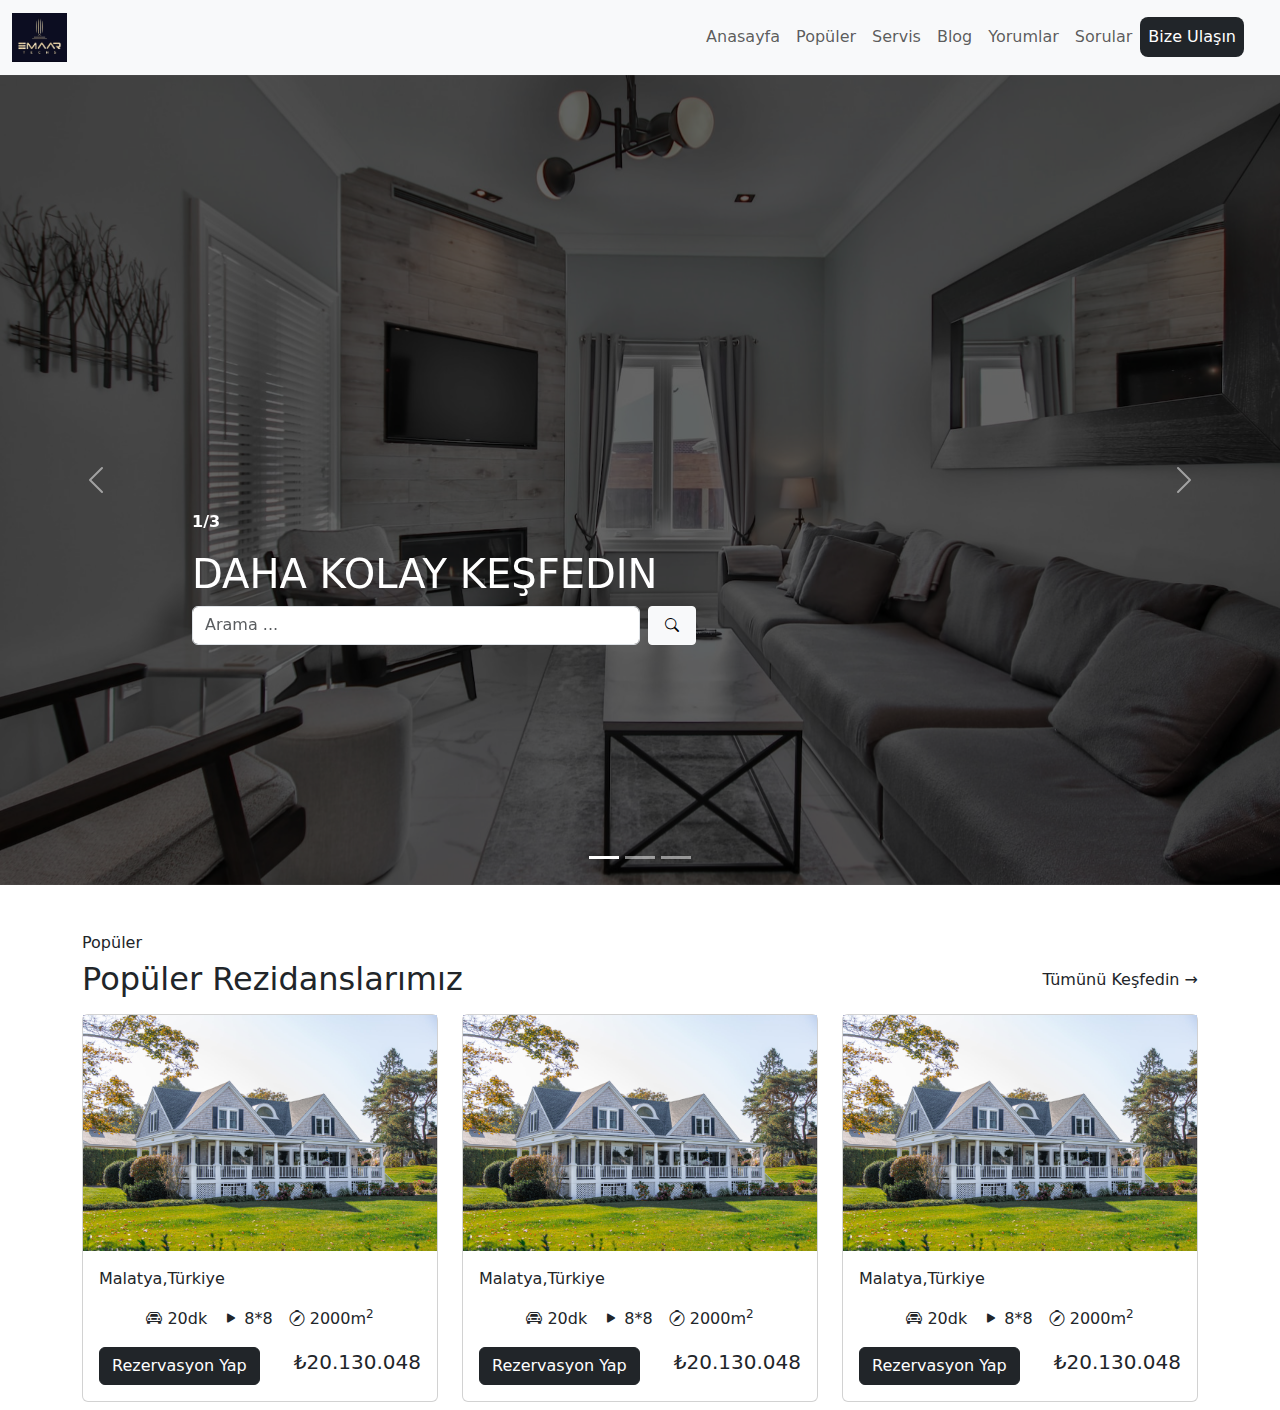
==== projeler/emaartech_building/index.html @ dbce8b47 "emaartech building başlangıç" ====
<!DOCTYPE html>
<html lang="en">
  <head>
    <meta charset="UTF-8" />
    <meta name="viewport" content="width=device-width, initial-scale=1.0" />
    <title>11 Ileri Çocuk-Bs-2</title>
    <!-- * Bs Css Link -->
    <link
      href="https://cdn.jsdelivr.net/npm/bootstrap@5.3.3/dist/css/bootstrap.min.css"
      rel="stylesheet"
      integrity="sha384-QWTKZyjpPEjISv5WaRU9OFeRpok6YctnYmDr5pNlyT2bRjXh0JMhjY6hW+ALEwIH"
      crossorigin="anonymous"
    />
    <!-- * Css Link -->
    <link rel="stylesheet" href="style.css" />
    <!-- * Bs Icons -->
    <link
      rel="stylesheet"
      href="https://cdn.jsdelivr.net/npm/bootstrap-icons@1.11.3/font/bootstrap-icons.min.css"
    />
  </head>
  <body>
    <!-- * Header -->
    <header>
      <nav class="navbar navbar-expand-lg bg-body-tertiary">
        <div class="container-fluid">
          <a class="navbar-brand" href="#">
            <img src="./images/emartech-logo.jpeg" width="55" alt="" />
          </a>
          <button
            class="navbar-toggler"
            type="button"
            data-bs-toggle="collapse"
            data-bs-target="#navbarNav"
            aria-controls="navbarNav"
            aria-expanded="false"
            aria-label="Toggle navigation"
          >
            <span class="navbar-toggler-icon"></span>
          </button>
          <div class="collapse navbar-collapse" id="navbarNav">
            <ul class="navbar-nav ms-auto text-center mx-4">
              <li class="nav-item">
                <a class="nav-link" href="#">Anasayfa</a>
              </li>
              <li class="nav-item">
                <a class="nav-link" href="#">Popüler</a>
              </li>
              <li class="nav-item">
                <a class="nav-link" href="#">Servis</a>
              </li>
              <li class="nav-item">
                <a class="nav-link" href="#">Blog</a>
              </li>
              <li class="nav-item">
                <a class="nav-link" href="#">Yorumlar</a>
              </li>
              <li class="nav-item">
                <a class="nav-link" href="#">Sorular</a>
              </li>
              <li class="nav-item">
                <a class="nav-link btn bg-dark text-white rounded-3" href="#"
                  >Bize Ulaşın</a
                >
              </li>
            </ul>
          </div>
        </div>
      </nav>
    </header>

    <!-- * Hero -->
    <div id="carouselExampleCaptions" class="carousel slide">
      <div class="carousel-indicators">
        <button
          type="button"
          data-bs-target="#carouselExampleCaptions"
          data-bs-slide-to="0"
          class="active"
          aria-current="true"
          aria-label="Slide 1"
        ></button>
        <button
          type="button"
          data-bs-target="#carouselExampleCaptions"
          data-bs-slide-to="1"
          aria-label="Slide 2"
        ></button>
        <button
          type="button"
          data-bs-target="#carouselExampleCaptions"
          data-bs-slide-to="2"
          aria-label="Slide 3"
        ></button>
      </div>
      <div class="carousel-inner">
        <div class="carousel-item active">
          <img
            src="./images/home6.jpg"
            class="d-block w-100-height object-fit-cover"
            alt="..."
          />
          <div class="carousel-caption carousel1">
            <p class="fw-bold">1/3</p>
            <h5>Daha Kolay Keşfedin</h5>
            <div class="d-flex">
              <input
                type="search"
                class="form-control w-50"
                placeholder="Arama ..."
              />
              <button class="btn btn-light btn-sm mx-2 px-3 py-2">
                <i class="bi bi-search"></i>
              </button>
            </div>
          </div>
        </div>
        <div class="carousel-item">
          <img
            src="./images/home7.jpg"
            class="d-block w-100-height object-fit-cover"
            alt="..."
          />
          <div class="carousel-caption carousel1">
            <p class="fw-bold">2/3</p>
            <h5>Gelecek Nesiller İçin</h5>
            <button class="btn btn-light btn-lg mt-3">Daha Fazla</button>
          </div>
        </div>
        <div class="carousel-item">
          <img
            src="./images/home8.jpg"
            class="d-block w-100-height object-fit-cover"
            alt="..."
          />
          <div class="carousel-caption carousel1">
            <p class="fw-bold">3/3</p>
            <h5>Emlak Alım Satım</h5>
            <button class="btn btn-light btn-lg mt-3">Daha Fazla</button>
          </div>
        </div>
      </div>
      <button
        class="carousel-control-prev"
        type="button"
        data-bs-target="#carouselExampleCaptions"
        data-bs-slide="prev"
      >
        <span class="carousel-control-prev-icon" aria-hidden="true"></span>
        <span class="visually-hidden">Previous</span>
      </button>
      <button
        class="carousel-control-next"
        type="button"
        data-bs-target="#carouselExampleCaptions"
        data-bs-slide="next"
      >
        <span class="carousel-control-next-icon" aria-hidden="true"></span>
        <span class="visually-hidden">Next</span>
      </button>
    </div>

    <!-- * Popular -->
    <section class="popular container">
      <!-- Title -->
      <h5 class="mt-5 fs-6">Popüler</h5>

      <div class="d-flex align-items-center justify-content-between">
        <h2>Popüler Rezidanslarımız</h2>
        <h6>Tümünü Keşfedin <span>&rarr;</span></h6>
      </div>
      <!-- Row -->
      <div class="row row-cols-1 row-cols-md-2 row-cols-lg-3">
        <!-- Col -->
        <div class="col my-2">
          <div class="card">
            <img src="./images/home1.jpg" alt="" />
            <div class="card-body">
              <p>Malatya,Türkiye</p>
              <!-- Icons -->
              <div class="d-flex justify-content-center">
                <p class="mx-2"><i class="bi bi-car-front"></i> 20dk</p>
                <p class="mx-2"><i class="bi bi-play-fill"></i> 8*8</p>
                <p class="mx-2">
                  <i class="bi bi-compass"></i> 2000m<sup>2</sup>
                </p>
              </div>
              <!-- Bottom -->
              <div class="d-flex align-items-center justify-content-between">
                <button class="btn btn-dark">Rezervasyon Yap</button>
                <h5>₺20.130.048</h5>
              </div>
            </div>
          </div>
        </div>
        <!-- Col -->
        <div class="col my-2">
          <div class="card">
            <img src="./images/home1.jpg" alt="" />
            <div class="card-body">
              <p>Malatya,Türkiye</p>
              <!-- Icons -->
              <div class="d-flex justify-content-center">
                <p class="mx-2"><i class="bi bi-car-front"></i> 20dk</p>
                <p class="mx-2"><i class="bi bi-play-fill"></i> 8*8</p>
                <p class="mx-2">
                  <i class="bi bi-compass"></i> 2000m<sup>2</sup>
                </p>
              </div>
              <!-- Bottom -->
              <div class="d-flex align-items-center justify-content-between">
                <button class="btn btn-dark">Rezervasyon Yap</button>
                <h5>₺20.130.048</h5>
              </div>
            </div>
          </div>
        </div>
        <!-- Col -->
        <div class="col my-2">
          <div class="card">
            <img src="./images/home1.jpg" alt="" />
            <div class="card-body">
              <p>Malatya,Türkiye</p>
              <!-- Icons -->
              <div class="d-flex justify-content-center">
                <p class="mx-2"><i class="bi bi-car-front"></i> 20dk</p>
                <p class="mx-2"><i class="bi bi-play-fill"></i> 8*8</p>
                <p class="mx-2">
                  <i class="bi bi-compass"></i> 2000m<sup>2</sup>
                </p>
              </div>
              <!-- Bottom -->
              <div class="d-flex align-items-center justify-content-between">
                <button class="btn btn-dark">Rezervasyon Yap</button>
                <h5>₺20.130.048</h5>
              </div>
            </div>
          </div>
        </div>
      </div>
    </section>
    <!-- * Bs Javascript Bağlantı -->
    <script
      src="https://cdn.jsdelivr.net/npm/bootstrap@5.3.3/dist/js/bootstrap.bundle.min.js"
      integrity="sha384-YvpcrYf0tY3lHB60NNkmXc5s9fDVZLESaAA55NDzOxhy9GkcIdslK1eN7N6jIeHz"
      crossorigin="anonymous"
    ></script>
  </body>
</html>
---- projeler/emaartech_building/style.css ----
.w-100-height {
  width: 100%;
  height: 90vh;
}
.carousel-item {
  min-height: 300px !important;
}
.carousel1 {
  text-align: left;
  margin-bottom: 200px;
  z-index: 2;
}

.carousel1 h5 {
  font-size: 40px;
  text-transform: uppercase;
}

.carousel-inner::before {
  content: "";
  position: absolute;
  width: 100%;
  height: 100%;
  top: 0;
  left: 0;
  background-color: rgba(0, 0, 0, 0.6);
  z-index: 1;
}
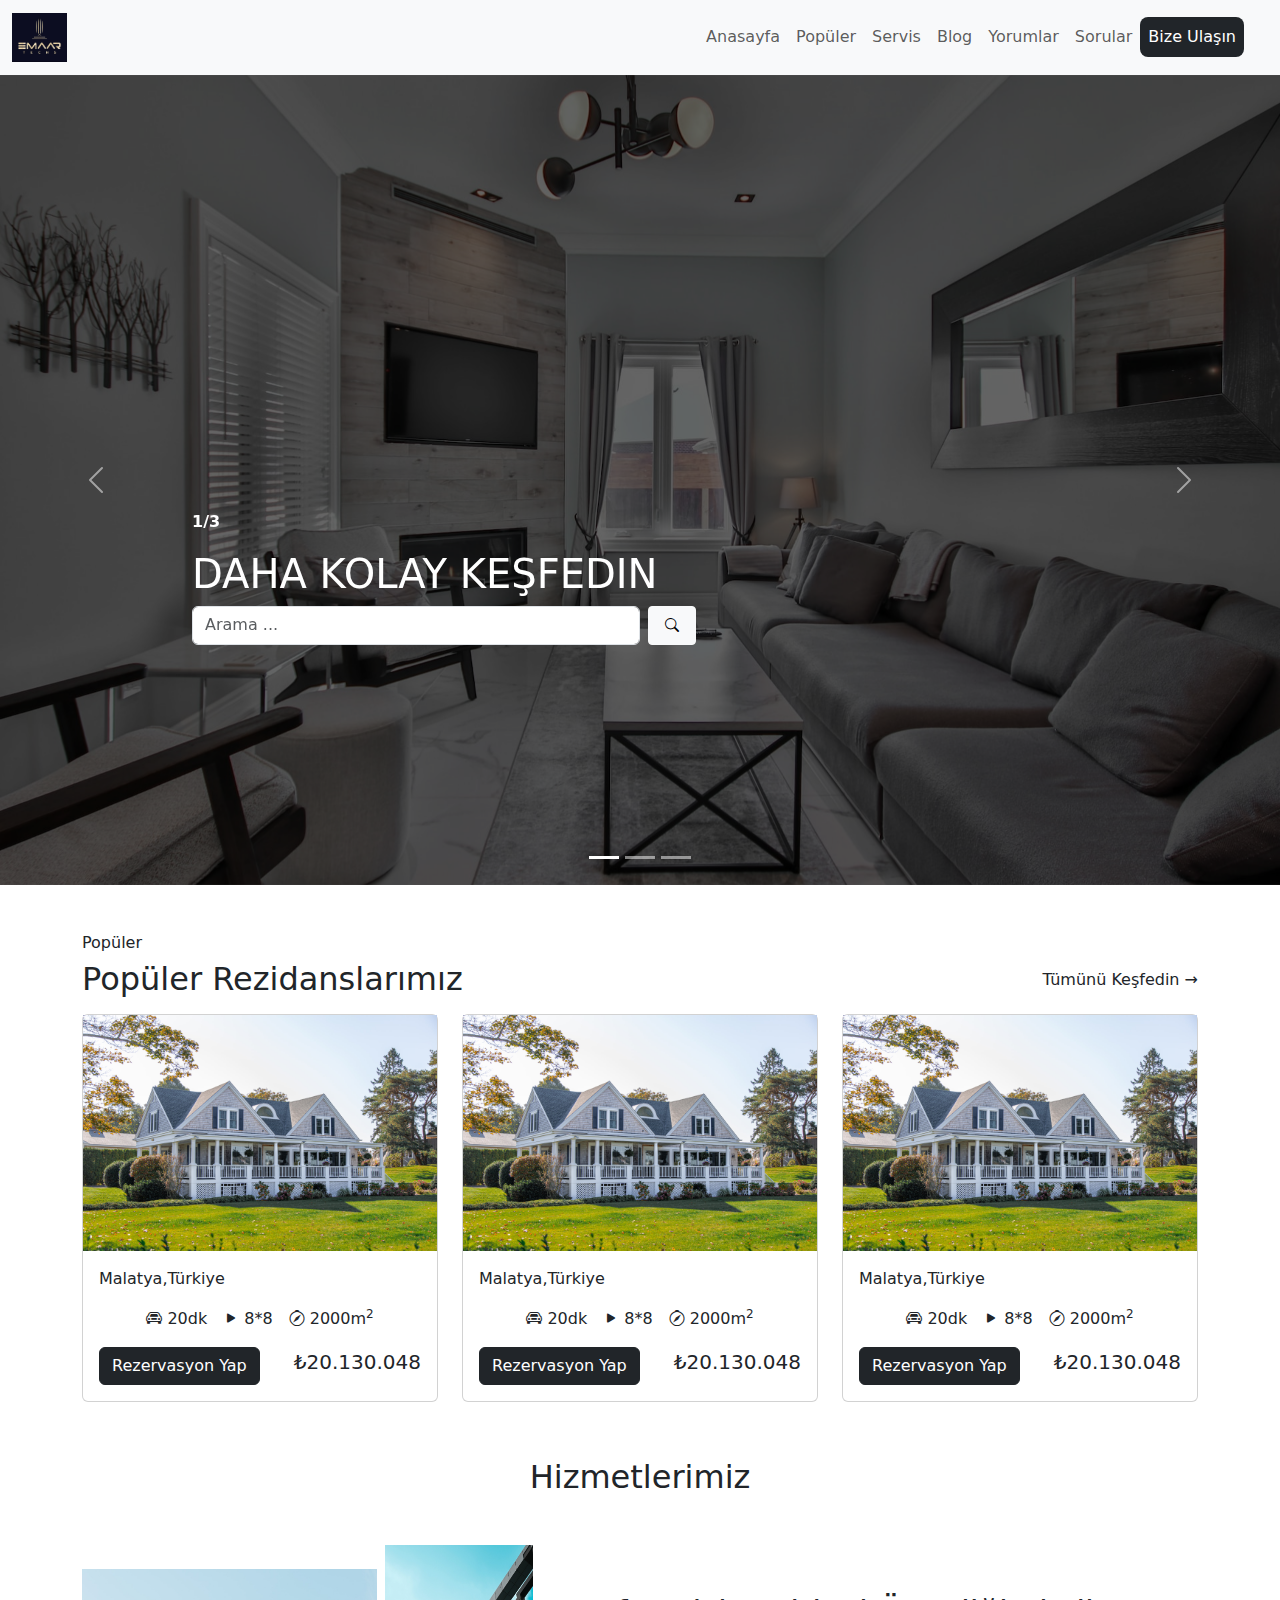
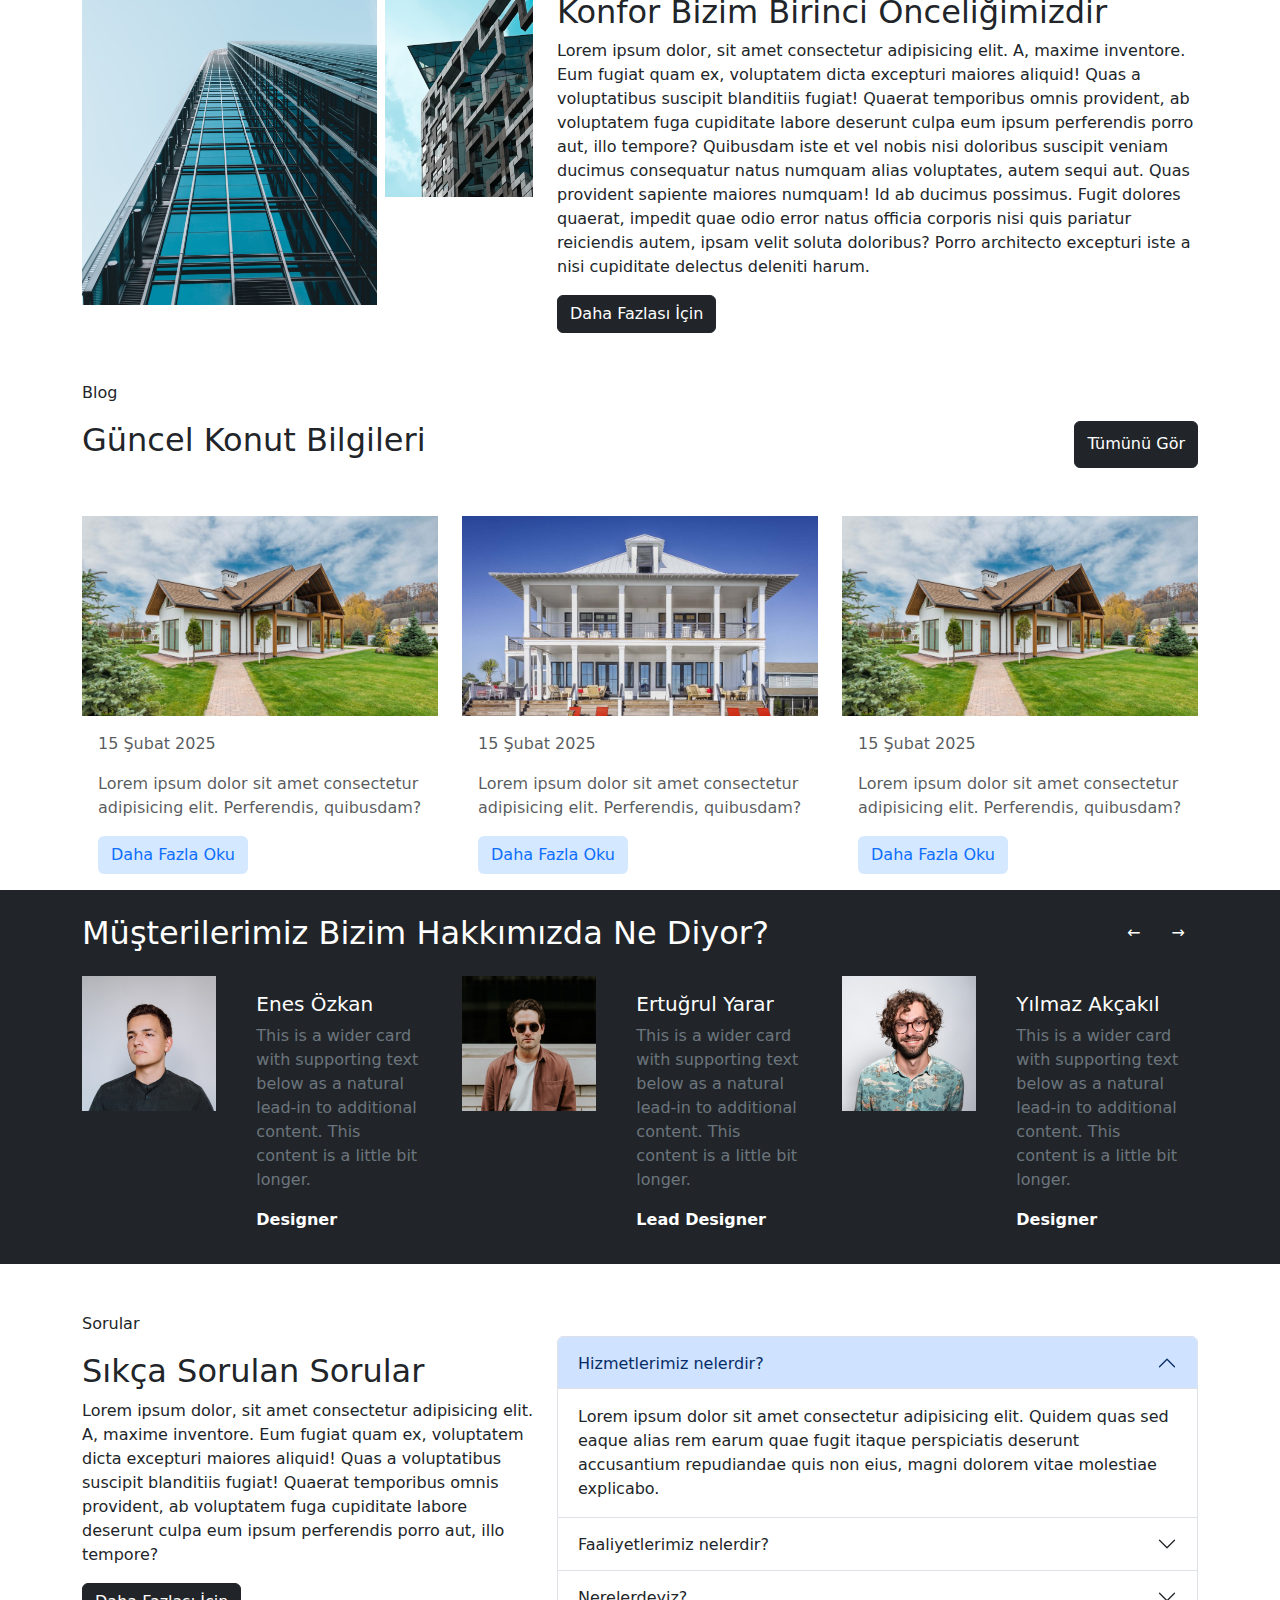
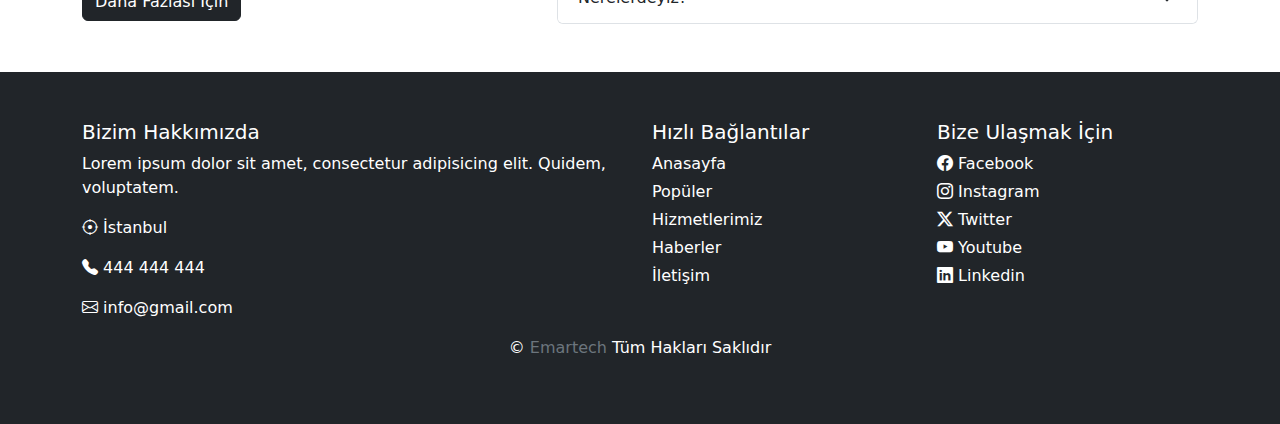
==== commit db4b0eba: "emaartech building bitiş" ====
--- a/projeler/emaartech_building/index.html
+++ b/projeler/emaartech_building/index.html
@@ -161,7 +161,7 @@
     </div>
 
     <!-- * Popular -->
-    <section class="popular container">
+    <section id="popular" class="container">
       <!-- Title -->
       <h5 class="mt-5 fs-6">Popüler</h5>
 
@@ -239,6 +239,380 @@
         </div>
       </div>
     </section>
+
+    <!-- * Services -->
+    <section class="services">
+      <!-- Title -->
+      <h2 class="text-center mt-5 mb-5">Hizmetlerimiz</h2>
+
+      <!-- Content  -->
+      <div class="container">
+        <div class="row">
+          <!--  Images -->
+          <div class="col-lg-5 col-md-12">
+            <div class="d-flex gap-2">
+              <div>
+                <img
+                  src="./images/about1.png"
+                  class="img-fluid h-100 mt-4"
+                  alt=""
+                />
+              </div>
+              <div>
+                <img src="./images/about2.png" class="img-fluid h-75" alt="" />
+              </div>
+            </div>
+          </div>
+          <!-- Text -->
+          <div class="col-lg-7 col-md-12 mt-5">
+            <div>
+              <h2>Konfor Bizim Birinci Önceliğimizdir</h2>
+              <p>
+                Lorem ipsum dolor, sit amet consectetur adipisicing elit. A,
+                maxime inventore. Eum fugiat quam ex, voluptatem dicta excepturi
+                maiores aliquid! Quas a voluptatibus suscipit blanditiis fugiat!
+                Quaerat temporibus omnis provident, ab voluptatem fuga
+                cupiditate labore deserunt culpa eum ipsum perferendis porro
+                aut, illo tempore? Quibusdam iste et vel nobis nisi doloribus
+                suscipit veniam ducimus consequatur natus numquam alias
+                voluptates, autem sequi aut. Quas provident sapiente maiores
+                numquam! Id ab ducimus possimus. Fugit dolores quaerat, impedit
+                quae odio error natus officia corporis nisi quis pariatur
+                reiciendis autem, ipsam velit soluta doloribus? Porro architecto
+                excepturi iste a nisi cupiditate delectus deleniti harum.
+              </p>
+              <button class="btn btn-dark">Daha Fazlası İçin</button>
+            </div>
+          </div>
+        </div>
+      </div>
+    </section>
+
+    <!-- * Blog -->
+    <section id="blog" class="container mt-5">
+      <!-- Top -->
+      <p>Blog</p>
+      <div class="d-flex justify-content-between">
+        <h2>Güncel Konut Bilgileri</h2>
+        <button class="btn btn-dark">Tümünü Gör</button>
+      </div>
+
+      <!-- Bottom -->
+
+      <div class="row mt-5">
+        <!-- Card -->
+        <div class="col-md-4">
+          <div class="card border-0">
+            <img src="./images/home-3.jpg" alt="card-image" />
+            <div class="card-body">
+              <p class="text-muted">15 Şubat 2025</p>
+              <p class="text-muted">
+                Lorem ipsum dolor sit amet consectetur adipisicing elit.
+                Perferendis, quibusdam?
+              </p>
+              <button
+                style="background-color: #d4e8ff"
+                class="btn text-primary"
+              >
+                Daha Fazla Oku
+              </button>
+            </div>
+          </div>
+        </div>
+        <!-- Card -->
+        <div class="col-md-4">
+          <div class="card border-0">
+            <img src="./images/home-2.jpg" alt="card-image" />
+            <div class="card-body">
+              <p class="text-muted">15 Şubat 2025</p>
+              <p class="text-muted">
+                Lorem ipsum dolor sit amet consectetur adipisicing elit.
+                Perferendis, quibusdam?
+              </p>
+              <button
+                style="background-color: #d4e8ff"
+                class="btn text-primary"
+              >
+                Daha Fazla Oku
+              </button>
+            </div>
+          </div>
+        </div>
+        <!-- Card -->
+        <div class="col-md-4">
+          <div class="card border-0">
+            <img src="./images/home-3.jpg" class="img-fluid" alt="card-image" />
+            <div class="card-body">
+              <p class="text-muted">15 Şubat 2025</p>
+              <p class="text-muted">
+                Lorem ipsum dolor sit amet consectetur adipisicing elit.
+                Perferendis, quibusdam?
+              </p>
+              <button
+                style="background-color: #d4e8ff"
+                class="btn text-primary"
+              >
+                Daha Fazla Oku
+              </button>
+            </div>
+          </div>
+        </div>
+      </div>
+    </section>
+
+    <!-- * Review -->
+    <section id="review" class="bg-dark text-white pt-4">
+      <div class="container">
+        <!-- Top -->
+        <div class="d-flex justify-content-between">
+          <h2>Müşterilerimiz Bizim Hakkımızda Ne Diyor?</h2>
+
+          <div>
+            <button class="btn text-white">&larr;</button>
+            <button class="btn text-white">&rarr;</button>
+          </div>
+        </div>
+        <!-- Bottom -->
+        <div class="row row-cols-1 row-cols-md-2 row-cols-lg-3 mt-3">
+          <!-- Card -->
+          <div class="card border-0 bg-transparent text-white">
+            <div class="row">
+              <div class="col-md-5">
+                <img
+                  src="./images/team-1.png"
+                  class="img-fluid"
+                  alt="card-image"
+                />
+              </div>
+              <div class="col-md-7">
+                <div class="card-body">
+                  <h5>Enes Özkan</h5>
+
+                  <p class="text-secondary">
+                    This is a wider card with supporting text below as a natural
+                    lead-in to additional content. This content is a little bit
+                    longer.
+                  </p>
+                  <p class="fw-bold">Designer</p>
+                </div>
+              </div>
+            </div>
+          </div>
+          <!-- Card -->
+          <div class="card border-0 bg-transparent text-white">
+            <div class="row">
+              <div class="col-md-5">
+                <img
+                  src="./images/team-2.png"
+                  class="img-fluid"
+                  alt="card-image"
+                />
+              </div>
+              <div class="col-md-7">
+                <div class="card-body">
+                  <h5>Ertuğrul Yarar</h5>
+
+                  <p class="text-secondary">
+                    This is a wider card with supporting text below as a natural
+                    lead-in to additional content. This content is a little bit
+                    longer.
+                  </p>
+                  <p class="fw-bold">Lead Designer</p>
+                </div>
+              </div>
+            </div>
+          </div>
+          <div class="card border-0 bg-transparent text-white">
+            <div class="row">
+              <div class="col-md-5">
+                <img
+                  src="./images/team-3.png"
+                  class="img-fluid"
+                  alt="card-image"
+                />
+              </div>
+              <div class="col-md-7">
+                <div class="card-body">
+                  <h5>Yılmaz Akçakıl</h5>
+
+                  <p class="text-secondary">
+                    This is a wider card with supporting text below as a natural
+                    lead-in to additional content. This content is a little bit
+                    longer.
+                  </p>
+                  <p class="fw-bold">Designer</p>
+                </div>
+              </div>
+            </div>
+          </div>
+        </div>
+      </div>
+    </section>
+
+    <!-- * Questions -->
+    <section id="questions" class="container py-5">
+      <div class="row">
+        <div class="col-lg-5">
+          <p>Sorular</p>
+          <h2>Sıkça Sorulan Sorular</h2>
+          <p>
+            Lorem ipsum dolor, sit amet consectetur adipisicing elit. A, maxime
+            inventore. Eum fugiat quam ex, voluptatem dicta excepturi maiores
+            aliquid! Quas a voluptatibus suscipit blanditiis fugiat! Quaerat
+            temporibus omnis provident, ab voluptatem fuga cupiditate labore
+            deserunt culpa eum ipsum perferendis porro aut, illo tempore?
+          </p>
+          <button class="btn btn-dark">Daha Fazlası İçin</button>
+        </div>
+        <div class="col-lg-7 mt-4">
+          <div class="accordion" id="accordionExample">
+            <div class="accordion-item">
+              <h2 class="accordion-header">
+                <button
+                  class="accordion-button"
+                  type="button"
+                  data-bs-toggle="collapse"
+                  data-bs-target="#collapseOne"
+                  aria-expanded="true"
+                  aria-controls="collapseOne"
+                >
+                  Hizmetlerimiz nelerdir?
+                </button>
+              </h2>
+              <div
+                id="collapseOne"
+                class="accordion-collapse collapse show"
+                data-bs-parent="#accordionExample"
+              >
+                <div class="accordion-body">
+                  Lorem ipsum dolor sit amet consectetur adipisicing elit.
+                  Quidem quas sed eaque alias rem earum quae fugit itaque
+                  perspiciatis deserunt accusantium repudiandae quis non eius,
+                  magni dolorem vitae molestiae explicabo.
+                </div>
+              </div>
+            </div>
+            <div class="accordion-item">
+              <h2 class="accordion-header">
+                <button
+                  class="accordion-button collapsed"
+                  type="button"
+                  data-bs-toggle="collapse"
+                  data-bs-target="#collapseTwo"
+                  aria-expanded="false"
+                  aria-controls="collapseTwo"
+                >
+                  Faaliyetlerimiz nelerdir?
+                </button>
+              </h2>
+              <div
+                id="collapseTwo"
+                class="accordion-collapse collapse"
+                data-bs-parent="#accordionExample"
+              >
+                <div class="accordion-body">
+                  Lorem ipsum, dolor sit amet consectetur adipisicing elit.
+                  Vitae ullam magni perspiciatis aliquam iste, error, libero,
+                  quasi veniam soluta omnis nostrum iure natus deleniti nam
+                  delectus doloremque. Repellendus, cupiditate animi?
+                </div>
+              </div>
+            </div>
+            <div class="accordion-item">
+              <h2 class="accordion-header">
+                <button
+                  class="accordion-button collapsed"
+                  type="button"
+                  data-bs-toggle="collapse"
+                  data-bs-target="#collapseThree"
+                  aria-expanded="false"
+                  aria-controls="collapseThree"
+                >
+                  Nerelerdeyiz?
+                </button>
+              </h2>
+              <div
+                id="collapseThree"
+                class="accordion-collapse collapse"
+                data-bs-parent="#accordionExample"
+              >
+                <div class="accordion-body">
+                  Lorem ipsum dolor sit amet consectetur adipisicing elit. Nihil
+                  labore quod, quas recusandae aut mollitia voluptas consectetur
+                  officia quae dolore blanditiis dolor ut ipsa laborum, unde
+                  culpa magnam distinctio commodi!
+                </div>
+              </div>
+            </div>
+          </div>
+        </div>
+      </div>
+    </section>
+
+    <!-- * Footer -->
+    <footer class="bg-dark text-white py-5">
+      <div class="container">
+        <!-- Top -->
+        <div class="row">
+          <div class="col-lg-6">
+            <h5>Bizim Hakkımızda</h5>
+            <p>
+              Lorem ipsum dolor sit amet, consectetur adipisicing elit. Quidem,
+              voluptatem.
+            </p>
+            <p><i class="bi bi-crosshair"></i> İstanbul</p>
+            <p><i class="bi bi-telephone-fill"></i> 444 444 444</p>
+            <p><i class="bi bi-envelope"></i> info@gmail.com</p>
+          </div>
+          <div class="col-lg-3">
+            <h5>Hızlı Bağlantılar</h5>
+
+            <ul class="list-unstyled d-flex flex-column gap-1">
+              <li>
+                <a class="text-decoration-none text-white" href="#">
+                  Anasayfa</a
+                >
+              </li>
+              <li>
+                <a class="text-decoration-none text-white" href="#"> Popüler</a>
+              </li>
+              <li>
+                <a class="text-decoration-none text-white" href="#">
+                  Hizmetlerimiz</a
+                >
+              </li>
+              <li>
+                <a class="text-decoration-none text-white" href="#">
+                  Haberler</a
+                >
+              </li>
+              <li>
+                <a class="text-decoration-none text-white" href="#">
+                  İletişim</a
+                >
+              </li>
+            </ul>
+          </div>
+          <div class="col-lg-3">
+            <h5>Bize Ulaşmak İçin</h5>
+            <ul class="list-unstyled d-flex flex-column gap-1">
+              <li><i class="bi bi-facebook"></i> Facebook</li>
+              <li><i class="bi bi-instagram"></i> Instagram</li>
+              <li><i class="bi bi-twitter-x"></i> Twitter</li>
+              <li><i class="bi bi-youtube"></i> Youtube</li>
+              <li><i class="bi bi-linkedin"></i> Linkedin</li>
+            </ul>
+          </div>
+        </div>
+
+        <!-- Bottom -->
+
+        <p class="text-center">
+          &copy; <span class="text-secondary">Emartech</span> Tüm Hakları
+          Saklıdır
+        </p>
+      </div>
+    </footer>
     <!-- * Bs Javascript Bağlantı -->
     <script
       src="https://cdn.jsdelivr.net/npm/bootstrap@5.3.3/dist/js/bootstrap.bundle.min.js"
